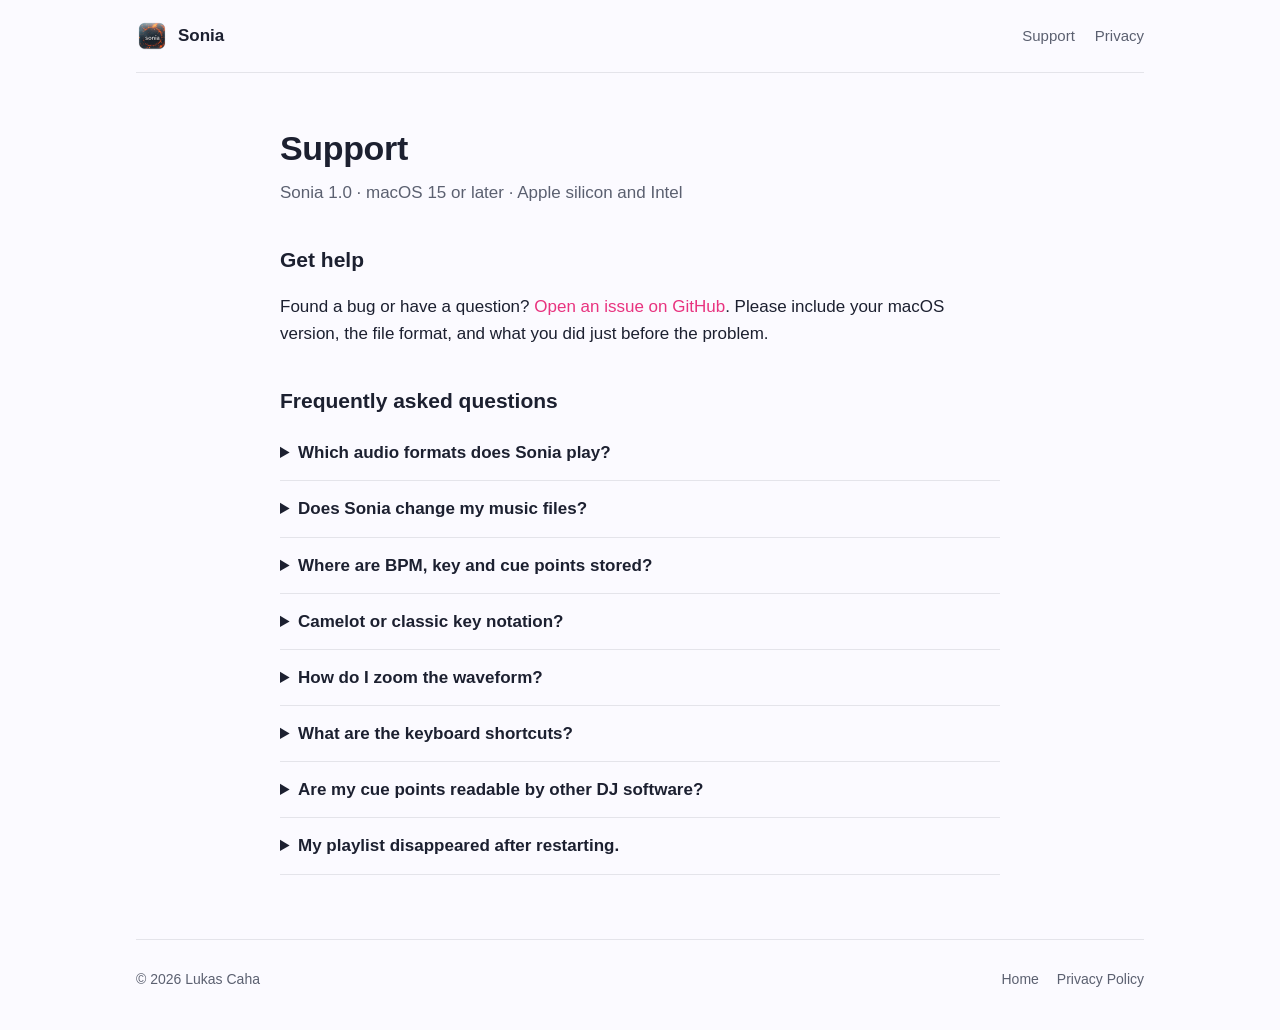
==== support.html @ 8d3aa42d "Sonia website: home, privacy policy, support Co-Authored-By: Claude Opus 5.5 <noreply@anthropic.com>" ====
<!doctype html>
<html lang="en">
<head>
<meta charset="utf-8">
<meta name="viewport" content="width=device-width, initial-scale=1">
<title>Sonia Support</title>
<link rel="icon" href="assets/icon.png">
<link rel="stylesheet" href="assets/style.css">
</head>
<body>
<div class="wrap">
  <header class="top">
    <a class="brand" href="./"><img src="assets/icon.png" alt="">Sonia</a>
    <nav><a href="support.html">Support</a><a href="privacy.html">Privacy</a></nav>
  </header>

  <main class="doc wrap narrow">
    <h1>Support</h1>
    <p class="date">Sonia 1.0 · macOS 15 or later · Apple silicon and Intel</p>

    <h2>Get help</h2>
    <p>Found a bug or have a question? <a href="https://github.com/23mystiq/sonia-app/issues">Open an issue on GitHub</a>.
    Please include your macOS version, the file format, and what you did just before the problem.</p>

    <h2>Frequently asked questions</h2>

    <details>
      <summary>Which audio formats does Sonia play?</summary>
      <p>MP3, FLAC, WAV, AIFF, AAC (M4A) and Apple Lossless (ALAC). Drop single files, several files, or whole folders
      onto the window, or use File ▸ Add Files or Folders… (⌘O).</p>
    </details>

    <details>
      <summary>Does Sonia change my music files?</summary>
      <p>Only their tags, and only when you analyse a track or set cue points: Sonia writes the BPM, key and cue points
      into the file. The audio is never modified. If a tag needs more room than the file has, Sonia rewrites the file
      safely (with a backup it restores if anything is interrupted), and never while that track is playing.</p>
    </details>

    <details>
      <summary>Where are BPM, key and cue points stored?</summary>
      <p>MP3, WAV and AIFF: in the ID3 tag (TBPM, TKEY, and the "Serato Markers2" cue tag). FLAC: in the Vorbis comments
      (BPM, INITIALKEY, SERATO_MARKERS_V2). M4A: BPM in the file; key and cue points in Sonia's own library.
      Sonia also keeps a copy of all analysis results and cue points on your Mac.</p>
    </details>

    <details>
      <summary>Camelot or classic key notation?</summary>
      <p>Camelot (for example 8A) is the default. Choose classic notation (for example Am) in Sonia ▸ Settings.</p>
    </details>

    <details>
      <summary>How do I zoom the waveform?</summary>
      <p>Long-press on the waveform, or pinch with two fingers on the trackpad, to zoom up to 1000%. Double-click to zoom
      out. Scroll sideways to move around; after a few seconds the view returns to the playhead.</p>
    </details>

    <details>
      <summary>What are the keyboard shortcuts?</summary>
      <p>Space play/pause · ← → previous/next track · ↑ ↓ move through the playlist · Return play the highlighted track ·
      1–8 set or jump to a cue · A analyse · Delete remove the highlighted cue or the selected tracks.</p>
    </details>

    <details>
      <summary>Are my cue points readable by other DJ software?</summary>
      <p>Sonia stores cue points in the Serato-compatible "Serato Markers2" tag inside the file. Software that reads this
      tag can pick them up; support varies between apps and versions.</p>
    </details>

    <details>
      <summary>My playlist disappeared after restarting.</summary>
      <p>Sonia remembers the playlist between launches. Tracks whose files were moved, renamed elsewhere or deleted can't be
      reopened and are skipped; add them again from their new location.</p>
    </details>
  </main>

  <footer>
    <span>© 2026 Lukas Caha</span>
    <nav><a href="./">Home</a><a href="privacy.html">Privacy Policy</a></nav>
  </footer>
</div>
</body>
</html>
---- assets/style.css ----
:root {
  --bg: #fbfaff;
  --surface: #ffffff;
  --ink: #1c2030;
  --dim: #5b6070;
  --line: rgba(28, 32, 48, 0.1);
  --accent: #e8337f;
  --accent-2: #1fb5f0;
}
@media (prefers-color-scheme: dark) {
  :root {
    --bg: #0f1016;
    --surface: #171821;
    --ink: #eef0f8;
    --dim: #9aa0b0;
    --line: rgba(238, 240, 248, 0.1);
    --accent: #ff5fa4;
    --accent-2: #46d3ff;
  }
}

* { box-sizing: border-box; }
body {
  margin: 0;
  background: var(--bg);
  color: var(--ink);
  font: 17px/1.6 -apple-system, BlinkMacSystemFont, "SF Pro Text", "Helvetica Neue", sans-serif;
  -webkit-font-smoothing: antialiased;
}
a { color: var(--accent); text-decoration: none; }
a:hover { text-decoration: underline; }
img { max-width: 100%; display: block; }

.wrap { max-width: 1040px; margin: 0 auto; padding: 0 16px; }
.narrow { max-width: 720px; }

header.top {
  display: flex; align-items: center; justify-content: space-between;
  padding: 20px 0; border-bottom: 1px solid var(--line);
}
header.top .brand { display: flex; align-items: center; gap: 10px; color: var(--ink); font-weight: 650; }
header.top .brand img { width: 32px; height: 32px; }
header.top nav { display: flex; gap: 20px; font-size: 15px; }
header.top nav a { color: var(--dim); }

.hero { text-align: center; padding: 64px 0 32px; }
.hero img.icon { width: 128px; height: 128px; margin: 0 auto 20px; }
.hero h1 { font-size: clamp(34px, 6vw, 56px); line-height: 1.1; margin: 0 0 12px; letter-spacing: -0.02em; }
.hero p.lead { font-size: clamp(18px, 2.4vw, 22px); color: var(--dim); margin: 0 auto 28px; max-width: 640px; }
.badge {
  display: inline-block; padding: 12px 22px; border-radius: 12px;
  background: var(--ink); color: var(--bg); font-weight: 600; font-size: 16px;
}
.badge small { display: block; font-weight: 400; font-size: 12px; opacity: 0.75; }

.shots { display: grid; gap: 24px; padding: 32px 0 16px; }
.shots img { border-radius: 14px; border: 1px solid var(--line); box-shadow: 0 12px 40px rgba(0, 0, 0, 0.18); }

.features { display: grid; grid-template-columns: repeat(auto-fit, minmax(280px, 1fr)); gap: 20px; padding: 40px 0; }
.card { background: var(--surface); border: 1px solid var(--line); border-radius: 16px; padding: 22px 22px 18px; }
.card h3 { margin: 0 0 8px; font-size: 18px; }
.card p, .card ul { margin: 0; color: var(--dim); font-size: 15.5px; }
.card ul { padding-left: 18px; }

.doc { padding: 48px 0 64px; }
.doc h1 { font-size: 34px; margin: 0 0 4px; letter-spacing: -0.01em; }
.doc .date { color: var(--dim); margin: 0 0 32px; }
.doc h2 { font-size: 21px; margin: 36px 0 8px; }
.doc p, .doc li { color: var(--ink); }
.doc .muted { color: var(--dim); }
details { border-bottom: 1px solid var(--line); padding: 14px 0; }
details summary { cursor: pointer; font-weight: 600; }
details p { margin: 10px 0 0; color: var(--dim); }

footer {
  border-top: 1px solid var(--line); padding: 28px 0 40px; color: var(--dim); font-size: 14px;
  display: flex; flex-wrap: wrap; gap: 8px 24px; justify-content: space-between;
}
footer nav { display: flex; gap: 18px; }
footer nav a { color: var(--dim); }
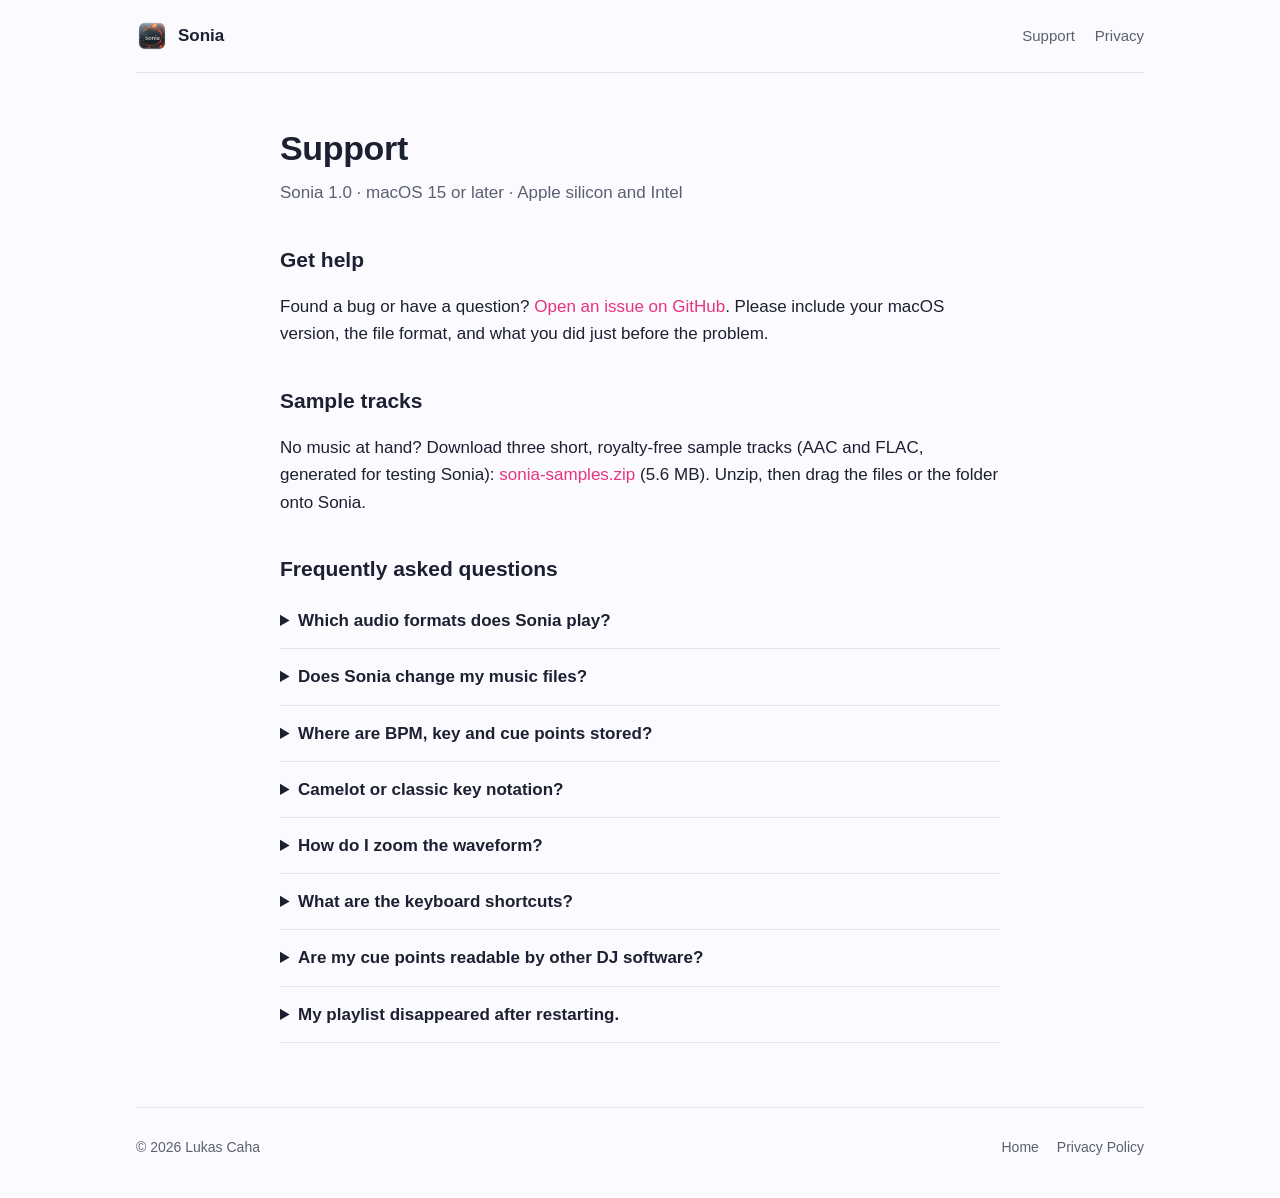
==== commit bfe7acee: "Support: royalty-free sample tracks for testing Co-Authored-By: Claude Opus 5.5 <noreply@anthropic.c" ====
--- a/support.html
+++ b/support.html
@@ -19,8 +19,12 @@
     <p class="date">Sonia 1.0 · macOS 15 or later · Apple silicon and Intel</p>
 
     <h2>Get help</h2>
-    <p>Found a bug or have a question? <a href="https://github.com/23mystiq/sonia-app/issues">Open an issue on GitHub</a>.
+    <p>Found a bug or have a question? <a href="https://github.com/23mystiq/sonia-site/issues">Open an issue on GitHub</a>.
     Please include your macOS version, the file format, and what you did just before the problem.</p>
+
+    <h2>Sample tracks</h2>
+    <p>No music at hand? Download three short, royalty-free sample tracks (AAC and FLAC, generated for testing Sonia):
+    <a href="samples/sonia-samples.zip">sonia-samples.zip</a> (5.6 MB). Unzip, then drag the files or the folder onto Sonia.</p>
 
     <h2>Frequently asked questions</h2>
 
@@ -51,8 +55,8 @@
 
     <details>
       <summary>How do I zoom the waveform?</summary>
-      <p>Long-press on the waveform, or pinch with two fingers on the trackpad, to zoom up to 1000%. Double-click to zoom
-      out. Scroll sideways to move around; after a few seconds the view returns to the playhead.</p>
+      <p>Long-click on the waveform, or pinch in on the trackpad (fingers apart), to zoom up to 1000%. Double-click or
+      pinch out (fingers together) to zoom out. Scroll sideways to move around; after a few seconds the view returns to the playhead.</p>
     </details>
 
     <details>
